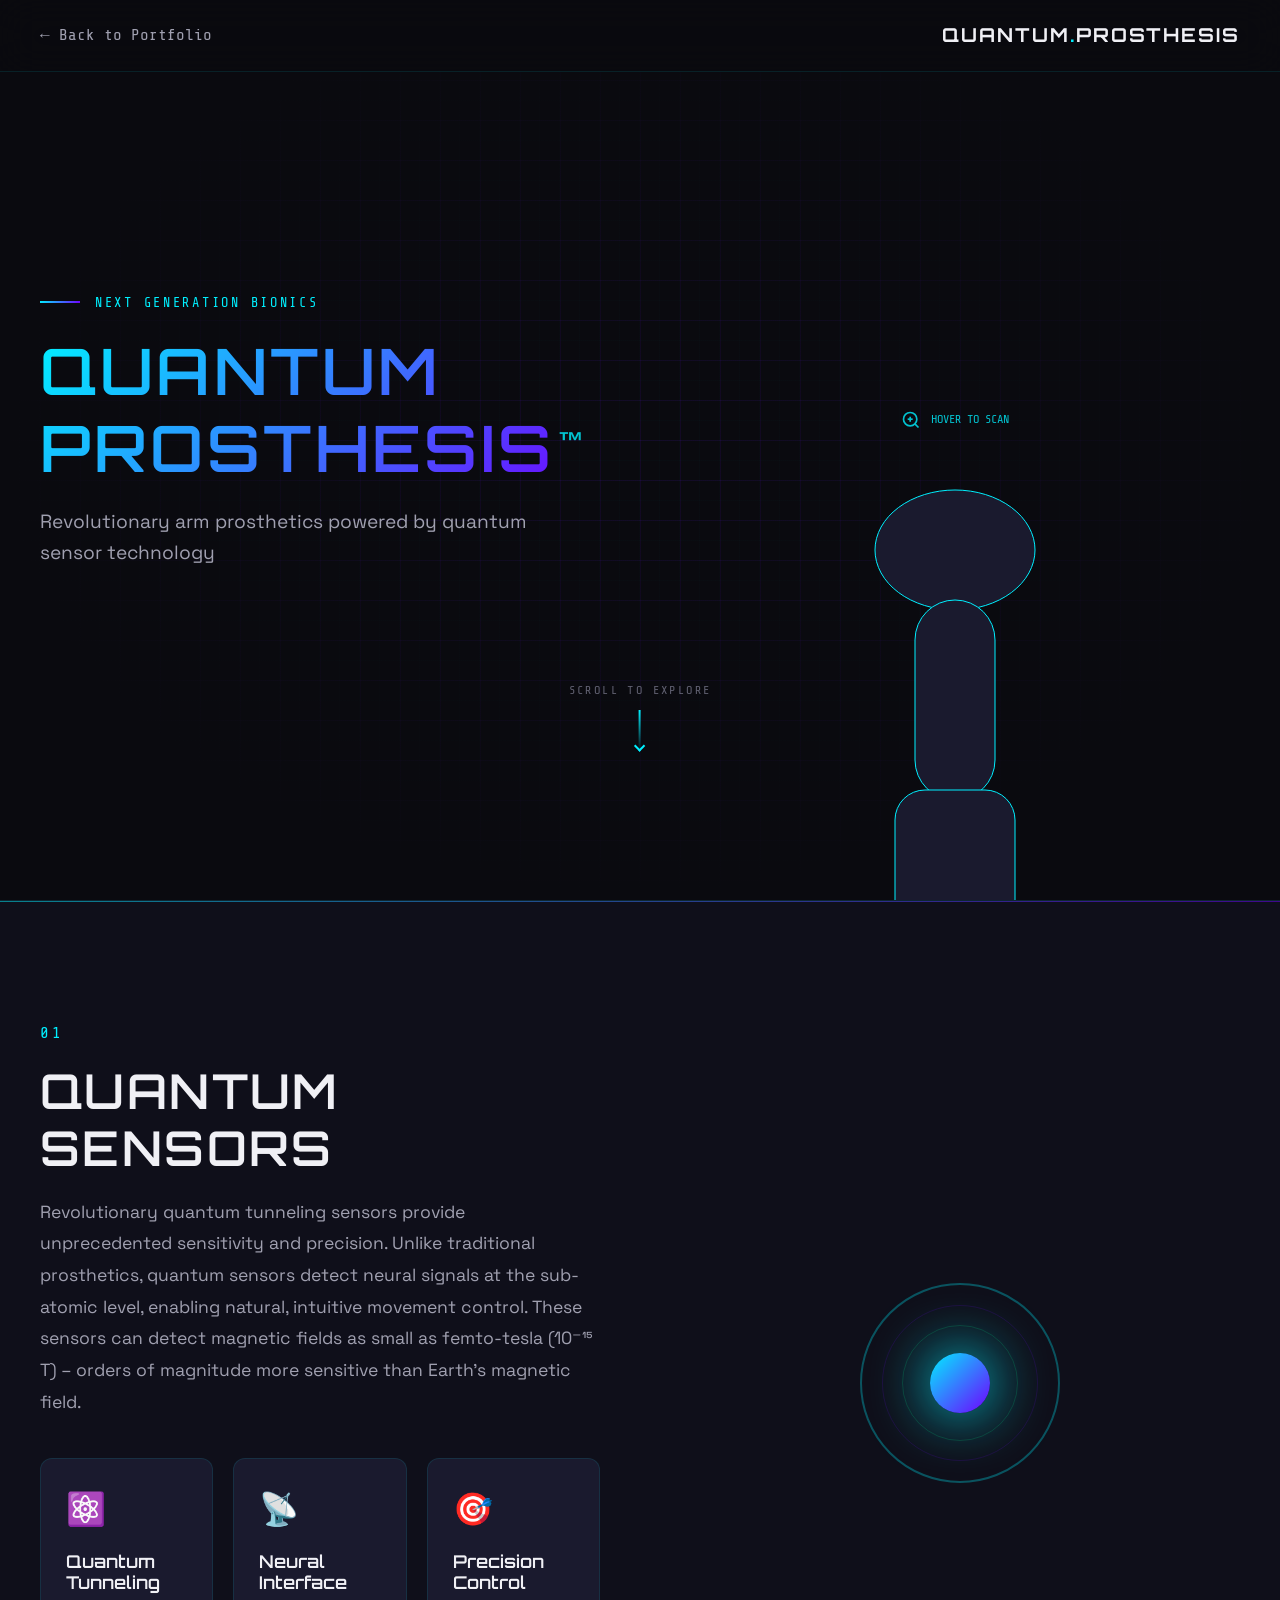
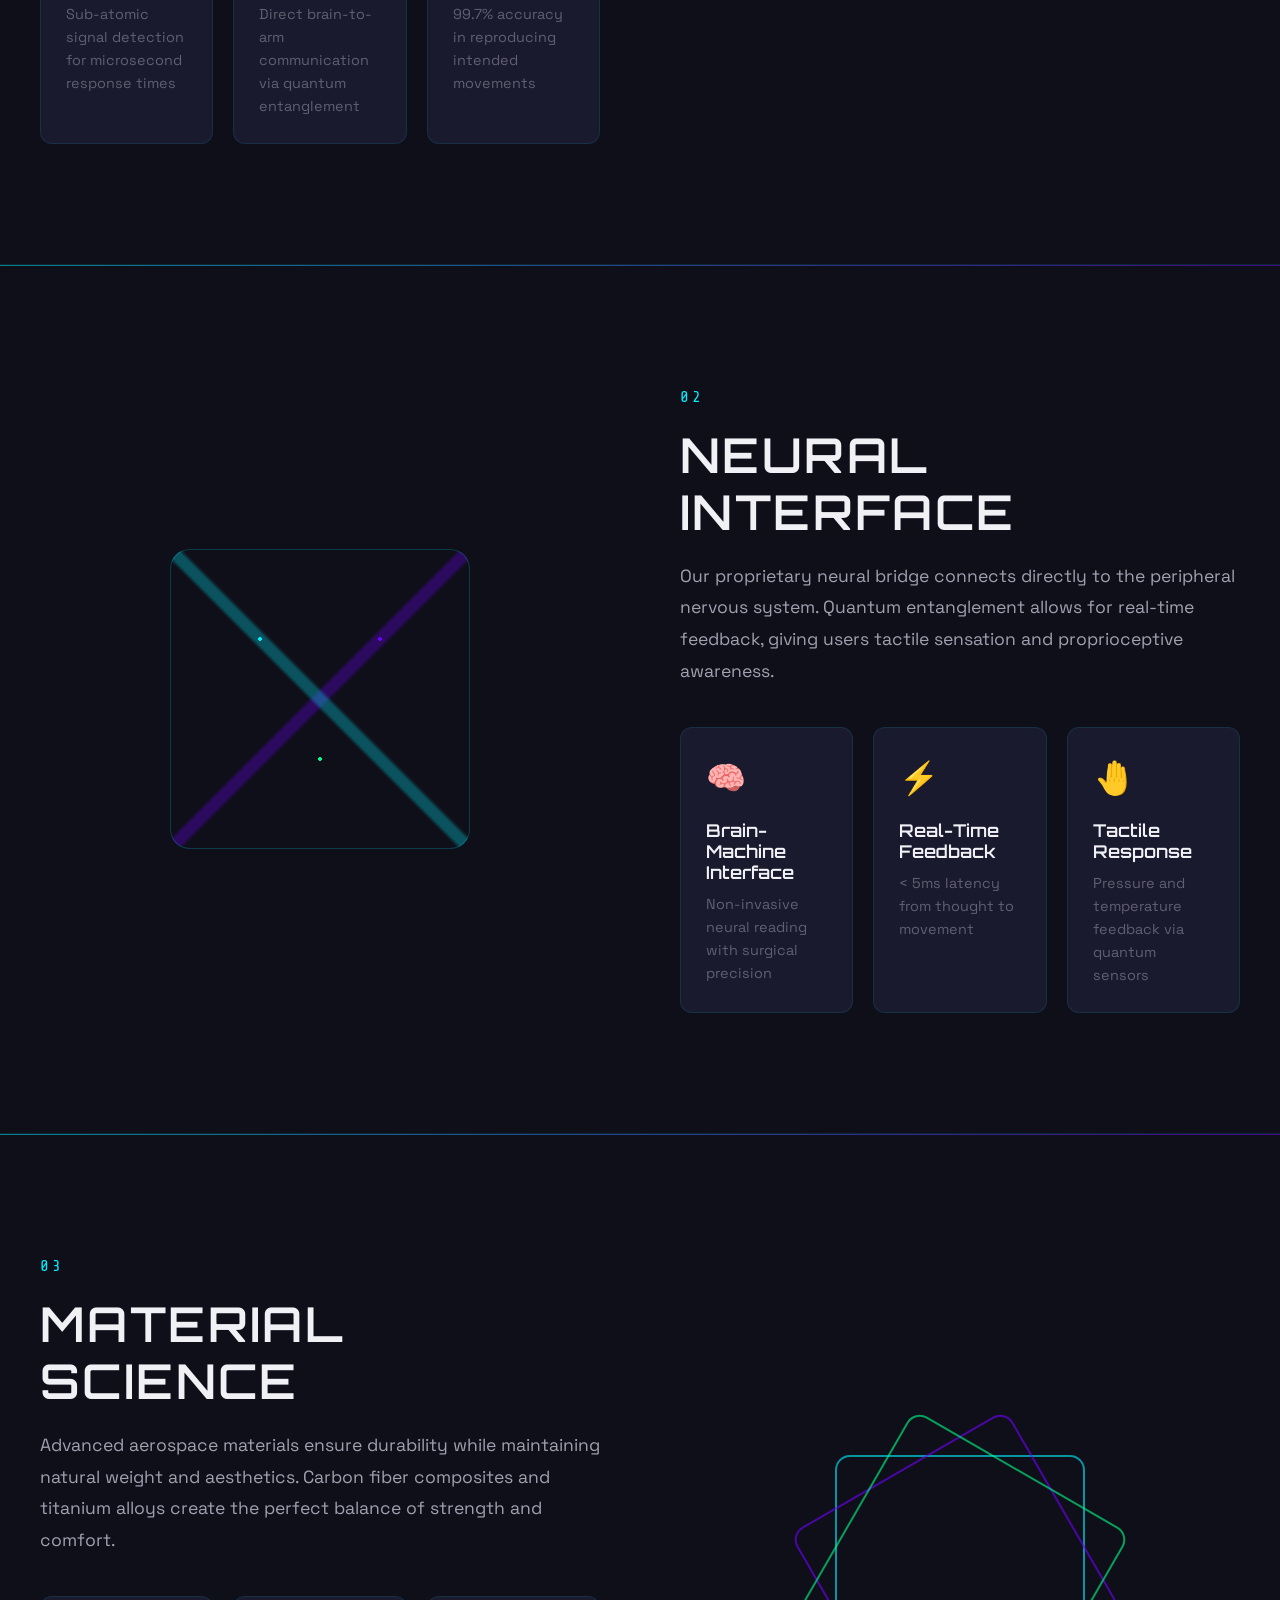
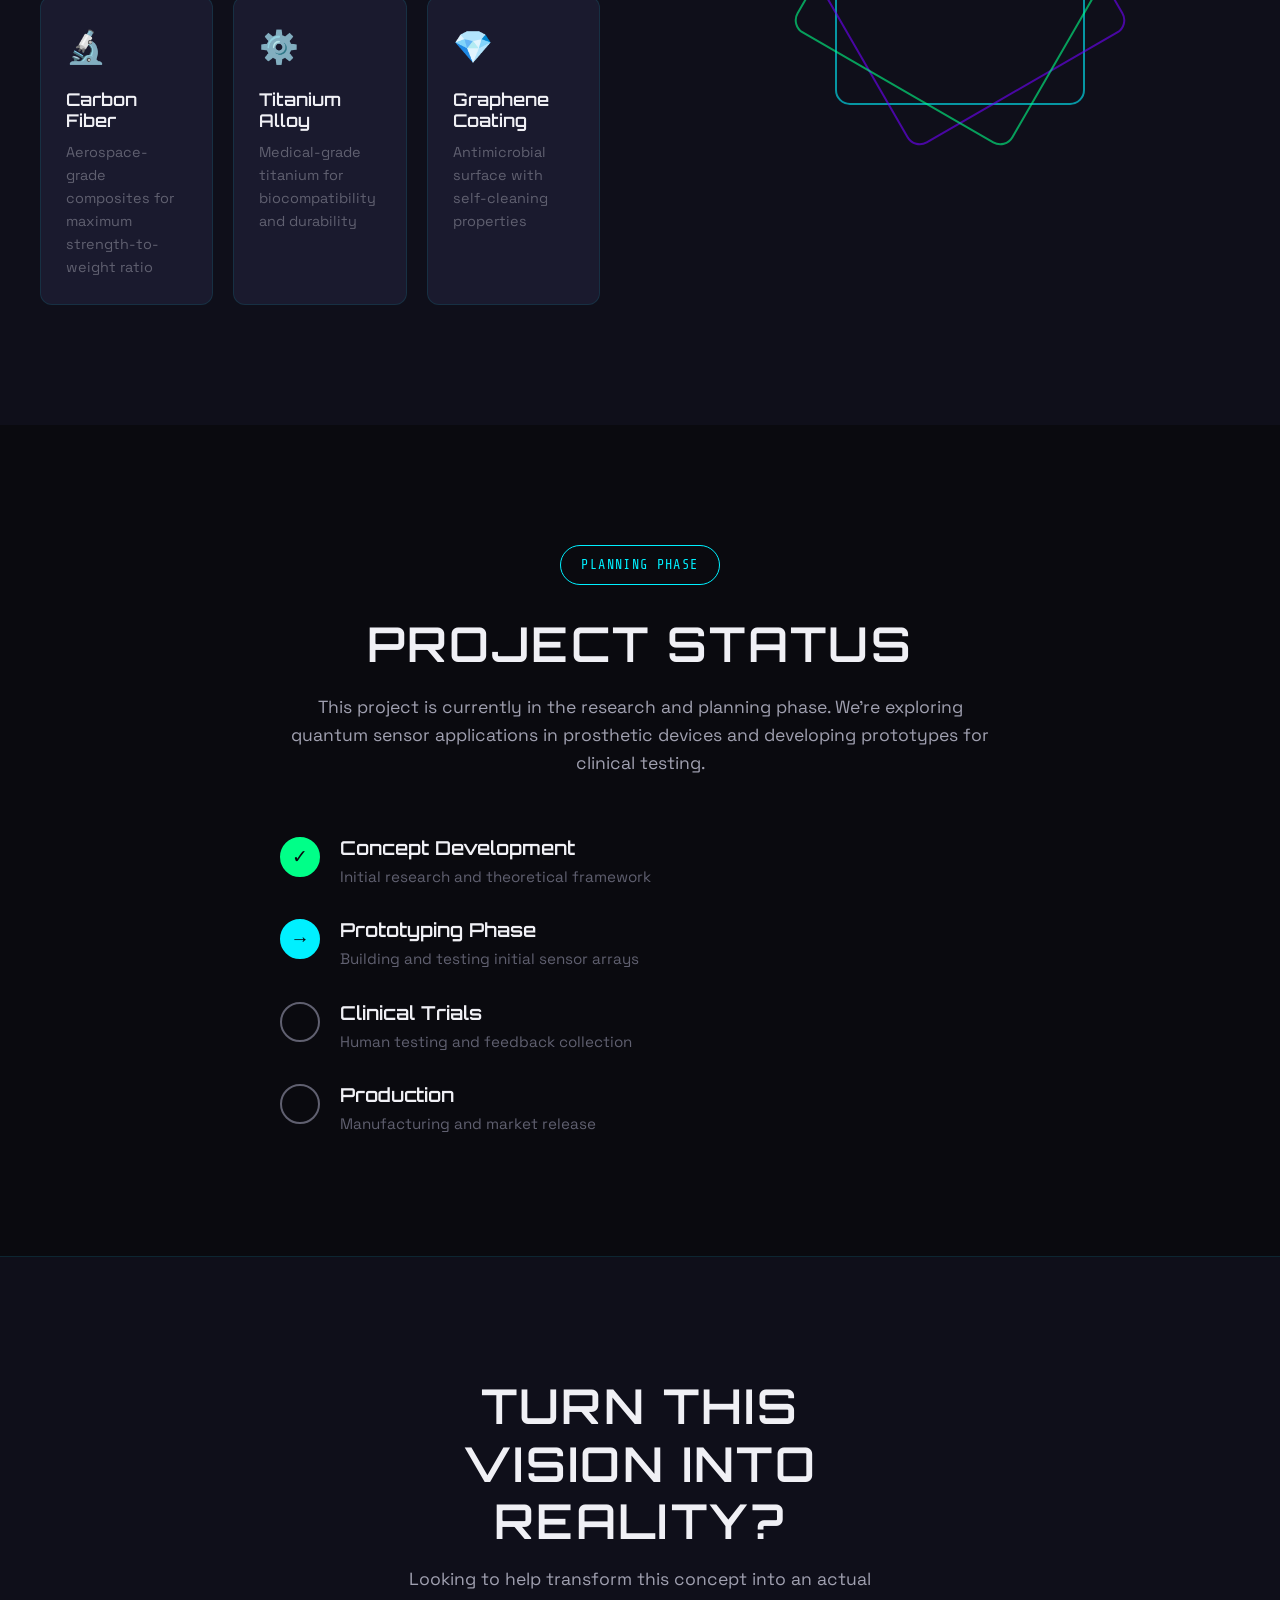
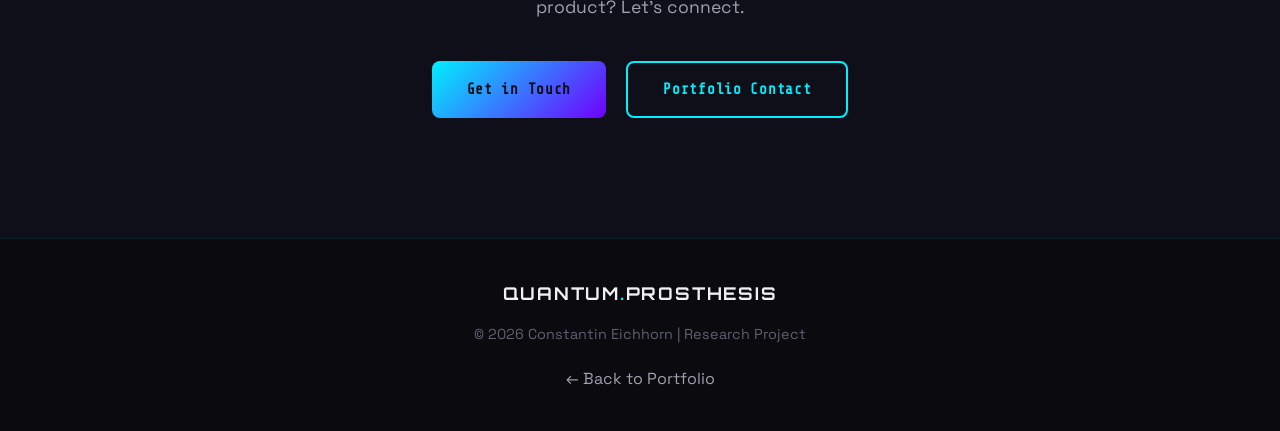
==== bionic-arm.html @ fada131d "Add Quantum Prosthesis™ showcase page with interactive bionic arm display" ====
<!DOCTYPE html>
<html lang="de">
<head>
    <meta charset="UTF-8">
    <meta name="viewport" content="width=device-width, initial-scale=1.0">
    <title>Quantum Prosthesis | Bionic Arm Project</title>
    <link href="https://fonts.googleapis.com/css2?family=Space+Grotesk:wght@400;500;600;700&family=Orbitron:wght@400;500;600;700&family=Share+Tech+Mono&display=swap" rel="stylesheet">
    <link rel="stylesheet" href="css/bionic-arm.css">
</head>
<body>

    <!-- ======================= NAVIGATION ======================= -->
    <nav class="quantum-nav">
        <div class="nav-container">
            <a href="index.html" class="nav-back">← Back to Portfolio</a>
            <div class="nav-logo">
                QUANTUM<span class="logo-accent">.</span>PROSTHESIS
            </div>
        </div>
    </nav>

    <!-- ======================= HERO SECTION ======================= -->
    <section id="hero" class="hero-section">
        <div class="circuit-bg"></div>
        <div class="quantum-grid"></div>

        <div class="hero-container">
            <div class="hero-title">
                <div class="hero-eyebrow">
                    <span class="eyebrow-line"></span>
                    NEXT GENERATION BIONICS
                </div>
                <h1>QUANTUM PROSTHESIS<span class="tm">™</span></h1>
                <p class="hero-subtitle">Revolutionary arm prosthetics powered by quantum sensor technology</p>
            </div>

            <div class="arm-display" id="arm-display">
                <div class="arm-container">
                    <div class="arm-layer arm-normal">
                        <svg viewBox="0 0 400 800" xmlns="http://www.w3.org/2000/svg">
                            <!-- Simplified human arm base -->
                            <ellipse cx="200" cy="100" rx="80" ry="60" fill="#1a1a2e" stroke="#00f0ff" stroke-width="1"/>
                            <rect x="160" y="150" width="80" height="200" rx="40" fill="#1a1a2e" stroke="#00f0ff" stroke-width="1"/>
                            <rect x="140" y="340" width="120" height="180" rx="30" fill="#1a1a2e" stroke="#00f0ff" stroke-width="1"/>
                            <rect x="150" y="510" width="100" height="150" rx="20" fill="#1a1a2e" stroke="#00f0ff" stroke-width="1"/>
                            <!-- Hand outline -->
                            <ellipse cx="200" cy="680" rx="50" ry="60" fill="#1a1a2e" stroke="#00f0ff" stroke-width="1"/>
                        </svg>
                    </div>

                    <div class="arm-layer arm-prosthesis">
                        <svg viewBox="0 0 400 800" xmlns="http://www.w3.org/2000/svg">
                            <!-- Iron Man style prosthesis overlay -->
                            <defs>
                                <linearGradient id="metalGradient" x1="0%" y1="0%" x2="100%" y2="100%">
                                    <stop offset="0%" style="stop-color:#2a2a4a;stop-opacity:1" />
                                    <stop offset="50%" style="stop-color:#3a3a5a;stop-opacity:1" />
                                    <stop offset="100%" style="stop-color:#1a1a2e;stop-opacity:1" />
                                </linearGradient>
                                <filter id="glow">
                                    <feGaussianBlur stdDeviation="3" result="coloredBlur"/>
                                    <feMerge>
                                        <feMergeNode in="coloredBlur"/>
                                        <feMergeNode in="SourceGraphic"/>
                                    </feMerge>
                                </filter>
                            </defs>

                            <!-- Shoulder joint with quantum sensor -->
                            <circle cx="200" cy="100" r="70" fill="url(#metalGradient)" stroke="#00f0ff" stroke-width="2" filter="url(#glow)"/>
                            <circle cx="200" cy="100" r="40" fill="#0a0a0f" stroke="#00f0ff" stroke-width="1" opacity="0.8"/>
                            <circle cx="200" cy="100" r="20" fill="#00f0ff" opacity="0.3" class="sensor-pulse"/>

                            <!-- Upper arm with tech details -->
                            <rect x="160" y="160" width="80" height="200" rx="40" fill="url(#metalGradient)" stroke="#00f0ff" stroke-width="2"/>

                            <!-- Quantum sensor array on upper arm -->
                            <rect x="175" y="180" width="50" height="60" fill="#0a0a0f" stroke="#7000ff" stroke-width="1" opacity="0.7"/>
                            <circle cx="200" cy="210" r="15" fill="#7000ff" opacity="0.5" class="sensor-glow"/>
                            <circle cx="200" cy="210" r="8" fill="#7000ff" filter="url(#glow)"/>

                            <!-- Circuit lines -->
                            <g stroke="#00ff88" stroke-width="1" opacity="0.6">
                                <line x1="185" y1="260" x2="215" y2="260"/>
                                <line x1="185" y1="270" x2="215" y2="270"/>
                                <line x1="185" y1="280" x2="215" y2="280"/>
                            </g>

                            <!-- Elbow joint -->
                            <circle cx="200" cy="360" r="35" fill="url(#metalGradient)" stroke="#00f0ff" stroke-width="2" filter="url(#glow)"/>
                            <circle cx="200" cy="360" r="20" fill="#0a0a0f" stroke="#00f0ff" stroke-width="1"/>

                            <!-- Forearm with more tech -->
                            <rect x="140" y="390" width="120" height="180" rx="30" fill="url(#metalGradient)" stroke="#00f0ff" stroke-width="2"/>

                            <!-- Secondary sensor array -->
                            <rect x="160" y="410" width="80" height="80" fill="#0a0a0f" stroke="#7000ff" stroke-width="1" opacity="0.7"/>
                            <circle cx="200" cy="450" r="25" fill="#7000ff" opacity="0.5" class="sensor-glow"/>
                            <circle cx="200" cy="450" r="12" fill="#7000ff" filter="url(#glow)"/>

                            <!-- Data display lines -->
                            <g stroke="#00ff88" stroke-width="1" opacity="0.6">
                                <line x1="155" y1="510" x2="245" y2="510"/>
                                <line x1="155" y1="520" x2="245" y2="520"/>
                                <line x1="155" y1="530" x2="245" y2="530"/>
                            </g>

                            <!-- Wrist joint -->
                            <circle cx="200" cy="570" r="25" fill="url(#metalGradient)" stroke="#00f0ff" stroke-width="2" filter="url(#glow)"/>

                            <!-- Hand with tech details -->
                            <rect x="150" y="590" width="100" height="120" rx="20" fill="url(#metalGradient)" stroke="#00f0ff" stroke-width="2"/>

                            <!-- Finger sensors -->
                            <g class="finger-sensors">
                                <rect x="160" y="620" width="12" height="50" rx="6" fill="url(#metalGradient)" stroke="#00f0ff" stroke-width="1"/>
                                <rect x="176" y="615" width="12" height="60" rx="6" fill="url(#metalGradient)" stroke="#00f0ff" stroke-width="1"/>
                                <rect x="192" y="612" width="12" height="65" rx="6" fill="url(#metalGradient)" stroke="#00f0ff" stroke-width="1"/>
                                <rect x="208" y="615" width="12" height="60" rx="6" fill="url(#metalGradient)" stroke="#00f0ff" stroke-width="1"/>
                                <rect x="224" y="620" width="12" height="50" rx="6" fill="url(#metalGradient)" stroke="#00f0ff" stroke-width="1"/>
                            </g>

                            <!-- Quantum energy flow lines -->
                            <g stroke="#00f0ff" stroke-width="1" opacity="0.4" class="energy-flow">
                                <line x1="200" y1="100" x2="200" y2="160"/>
                                <line x1="200" y1="260" x2="200" y2="330"/>
                                <line x1="200" y1="390" x2="200" y2="540"/>
                                <line x1="200" y1="570" x2="200" y2="590"/>
                            </g>
                        </svg>
                    </div>

                    <div class="magnifier-hint">
                        <svg viewBox="0 0 24 24" fill="none" stroke="currentColor" stroke-width="2">
                            <circle cx="11" cy="11" r="8"/>
                            <line x1="21" y1="21" x2="16.65" y2="16.65"/>
                            <line x1="11" y1="8" x2="11" y2="14"/>
                            <line x1="8" y1="11" x2="14" y2="11"/>
                        </svg>
                        <span>HOVER TO SCAN</span>
                    </div>
                </div>
            </div>

            <div class="scroll-indicator">
                <span>SCROLL TO EXPLORE</span>
                <div class="scroll-arrow"></div>
            </div>
        </div>
    </section>

    <!-- ======================= QUANTUM SENSORS SECTION ======================= -->
    <section class="tech-section" id="quantum-sensors">
        <div class="section-container">
            <div class="section-content">
                <div class="section-header">
                    <div class="section-number">01</div>
                    <h2>QUANTUM SENSORS</h2>
                    <p class="section-description">
                        Revolutionary quantum tunneling sensors provide unprecedented sensitivity and precision.
                        Unlike traditional prosthetics, quantum sensors detect neural signals at the sub-atomic level,
                        enabling natural, intuitive movement control.
                        These sensors can detect magnetic fields as small as femto-tesla (10⁻¹⁵ T) –
                        orders of magnitude more sensitive than Earth's magnetic field.
                    </p>
                </div>

                <div class="tech-details">
                    <div class="tech-card">
                        <div class="tech-icon">⚛️</div>
                        <h3>Quantum Tunneling</h3>
                        <p>Sub-atomic signal detection for microsecond response times</p>
                    </div>
                    <div class="tech-card">
                        <div class="tech-icon">📡</div>
                        <h3>Neural Interface</h3>
                        <p>Direct brain-to-arm communication via quantum entanglement</p>
                    </div>
                    <div class="tech-card">
                        <div class="tech-icon">🎯</div>
                        <h3>Precision Control</h3>
                        <p>99.7% accuracy in reproducing intended movements</p>
                    </div>
                </div>
            </div>

            <div class="section-visual">
                <div class="sensor-animation">
                    <div class="sensor-ring"></div>
                    <div class="sensor-core"></div>
                    <div class="sensor-particles"></div>
                </div>
            </div>
        </div>
    </section>

    <!-- ======================= NEURAL INTERFACE SECTION ======================= -->
    <section class="tech-section" id="neural-interface">
        <div class="section-container">
            <div class="section-visual">
                <div class="neural-animation">
                    <div class="neural-net"></div>
                    <div class="neural-nodes"></div>
                </div>
            </div>

            <div class="section-content">
                <div class="section-header">
                    <div class="section-number">02</div>
                    <h2>NEURAL INTERFACE</h2>
                    <p class="section-description">
                        Our proprietary neural bridge connects directly to the peripheral nervous system.
                        Quantum entanglement allows for real-time feedback, giving users
                        tactile sensation and proprioceptive awareness.
                    </p>
                </div>

                <div class="tech-details">
                    <div class="tech-card">
                        <div class="tech-icon">🧠</div>
                        <h3>Brain-Machine Interface</h3>
                        <p>Non-invasive neural reading with surgical precision</p>
                    </div>
                    <div class="tech-card">
                        <div class="tech-icon">⚡</div>
                        <h3>Real-Time Feedback</h3>
                        <p>< 5ms latency from thought to movement</p>
                    </div>
                    <div class="tech-card">
                        <div class="tech-icon">🤚</div>
                        <h3>Tactile Response</h3>
                        <p>Pressure and temperature feedback via quantum sensors</p>
                    </div>
                </div>
            </div>
        </div>
    </section>

    <!-- ======================= MATERIAL SCIENCE SECTION ======================= -->
    <section class="tech-section" id="material-science">
        <div class="section-container">
            <div class="section-content">
                <div class="section-header">
                    <div class="section-number">03</div>
                    <h2>MATERIAL SCIENCE</h2>
                    <p class="section-description">
                        Advanced aerospace materials ensure durability while maintaining
                        natural weight and aesthetics. Carbon fiber composites and
                        titanium alloys create the perfect balance of strength and comfort.
                    </p>
                </div>

                <div class="tech-details">
                    <div class="tech-card">
                        <div class="tech-icon">🔬</div>
                        <h3>Carbon Fiber</h3>
                        <p>Aerospace-grade composites for maximum strength-to-weight ratio</p>
                    </div>
                    <div class="tech-card">
                        <div class="tech-icon">⚙️</div>
                        <h3>Titanium Alloy</h3>
                        <p>Medical-grade titanium for biocompatibility and durability</p>
                    </div>
                    <div class="tech-card">
                        <div class="tech-icon">💎</div>
                        <h3>Graphene Coating</h3>
                        <p>Antimicrobial surface with self-cleaning properties</p>
                    </div>
                </div>
            </div>

            <div class="section-visual">
                <div class="material-animation">
                    <div class="material-layer"></div>
                    <div class="material-layer"></div>
                    <div class="material-layer"></div>
                </div>
            </div>
        </div>
    </section>

    <!-- ======================= PROJECT STATUS SECTION ======================= -->
    <section class="status-section" id="project-status">
        <div class="status-container">
            <div class="status-badge">PLANNING PHASE</div>
            <h2>PROJECT STATUS</h2>
            <p class="status-description">
                This project is currently in the research and planning phase.
                We're exploring quantum sensor applications in prosthetic devices
                and developing prototypes for clinical testing.
            </p>

            <div class="timeline">
                <div class="timeline-item completed">
                    <div class="timeline-marker">✓</div>
                    <div class="timeline-content">
                        <h3>Concept Development</h3>
                        <p>Initial research and theoretical framework</p>
                    </div>
                </div>
                <div class="timeline-item current">
                    <div class="timeline-marker">→</div>
                    <div class="timeline-content">
                        <h3>Prototyping Phase</h3>
                        <p>Building and testing initial sensor arrays</p>
                    </div>
                </div>
                <div class="timeline-item">
                    <div class="timeline-marker"></div>
                    <div class="timeline-content">
                        <h3>Clinical Trials</h3>
                        <p>Human testing and feedback collection</p>
                    </div>
                </div>
                <div class="timeline-item">
                    <div class="timeline-marker"></div>
                    <div class="timeline-content">
                        <h3>Production</h3>
                        <p>Manufacturing and market release</p>
                    </div>
                </div>
            </div>
        </div>
    </section>

    <!-- ======================= CTA SECTION ======================= -->
    <section class="cta-section">
        <div class="cta-container">
            <h2>TURN THIS VISION INTO REALITY?</h2>
            <p>Looking to help transform this concept into an actual product? Let's connect.</p>
            <div class="cta-buttons">
                <a href="mailto:con.eichhorn@tum.de" class="cta-btn primary">Get in Touch</a>
                <a href="index.html#contact-section" class="cta-btn secondary">Portfolio Contact</a>
            </div>
        </div>
    </section>

    <!-- ======================= FOOTER ======================= -->
    <footer class="quantum-footer">
        <div class="footer-container">
            <div class="footer-logo">
                QUANTUM<span class="logo-accent">.</span>PROSTHESIS
            </div>
            <p class="footer-text">© 2026 Constantin Eichhorn | Research Project</p>
            <div class="footer-links">
                <a href="index.html">← Back to Portfolio</a>
            </div>
        </div>
    </footer>

    <script src="js/bionic-arm.js"></script>
</body>
</html>
---- css/bionic-arm.css ----
/* ======================= DESIGN TOKENS ======================= */
:root {
    /* Colors */
    --bg-deep: #0a0a0f;
    --bg-dark: #0f0f1a;
    --bg-card: #1a1a2e;

    --quantum-cyan: #00f0ff;
    --quantum-purple: #7000ff;
    --circuit-green: #00ff88;

    --text-primary: #f0f0f5;
    --text-secondary: #a0a0b0;
    --text-muted: #606070;

    /* Gradients */
    --gradient-quantum: linear-gradient(135deg, var(--quantum-cyan), var(--quantum-purple));
    --gradient-dark: linear-gradient(180deg, var(--bg-deep), var(--bg-dark));

    /* Fonts */
    --font-headline: 'Orbitron', sans-serif;
    --font-body: 'Space Grotesk', sans-serif;
    --font-mono: 'Share Tech Mono', monospace;

    /* Spacing */
    --spacing-section: 120px;
    --spacing-section-mobile: 80px;

    /* Transitions */
    --transition-smooth: all 0.4s cubic-bezier(0.4, 0, 0.2, 1);
    --transition-bounce: all 0.6s cubic-bezier(0.68, -0.55, 0.265, 1.55);
}

/* ======================= RESET & BASE ======================= */
*, *::before, *::after {
    box-sizing: border-box;
    margin: 0;
    padding: 0;
}

html {
    scroll-behavior: smooth;
}

body {
    font-family: var(--font-body);
    background: var(--bg-deep);
    color: var(--text-primary);
    line-height: 1.6;
    overflow-x: hidden;
    -webkit-font-smoothing: antialiased;
}

/* Reduced Motion */
@media (prefers-reduced-motion: reduce) {
    html {
        scroll-behavior: auto;
    }
    *, *::before, *::after {
        animation-duration: 0.01ms !important;
        transition-duration: 0.01ms !important;
    }
}

/* ======================= TYPOGRAPHY ======================= */
h1, h2, h3, h4, h5, h6 {
    font-family: var(--font-headline);
    font-weight: 600;
    line-height: 1.2;
    color: var(--text-primary);
}

h1 { font-size: clamp(2.5rem, 6vw, 4rem); }
h2 { font-size: clamp(2rem, 4vw, 3rem); }
h3 { font-size: 1.5rem; }

p {
    color: var(--text-secondary);
    font-size: 1.1rem;
}

/* ======================= NAVIGATION ======================= */
.quantum-nav {
    position: fixed;
    top: 0;
    left: 0;
    right: 0;
    z-index: 100;
    background: rgba(10, 10, 15, 0.9);
    backdrop-filter: blur(20px);
    -webkit-backdrop-filter: blur(20px);
    border-bottom: 1px solid rgba(0, 240, 255, 0.1);
}

.nav-container {
    max-width: 1400px;
    margin: 0 auto;
    padding: 20px 40px;
    display: flex;
    justify-content: space-between;
    align-items: center;
}

.nav-back {
    font-family: var(--font-mono);
    color: var(--text-secondary);
    text-decoration: none;
    transition: var(--transition-smooth);
}

.nav-back:hover {
    color: var(--quantum-cyan);
}

.nav-logo {
    font-family: var(--font-headline);
    font-size: 1.2rem;
    font-weight: 700;
    color: var(--text-primary);
    letter-spacing: 0.1em;
}

.logo-accent {
    color: var(--quantum-cyan);
}

/* ======================= HERO SECTION ======================= */
.hero-section {
    position: relative;
    min-height: 100vh;
    display: flex;
    align-items: center;
    justify-content: center;
    overflow: hidden;
    background: var(--bg-deep);
}

.circuit-bg {
    position: absolute;
    inset: 0;
    background-image:
        repeating-linear-gradient(
            0deg,
            transparent,
            transparent 19px,
            rgba(0, 240, 255, 0.03) 19px,
            rgba(0, 240, 255, 0.03) 20px
        ),
        repeating-linear-gradient(
            90deg,
            transparent,
            transparent 19px,
            rgba(0, 240, 255, 0.03) 19px,
            rgba(0, 240, 255, 0.03) 20px
        );
    opacity: 0.5;
}

.quantum-grid {
    position: absolute;
    inset: 0;
    background-image:
        radial-gradient(ellipse at center, transparent 0%, var(--bg-deep) 70%),
        linear-gradient(rgba(112, 0, 255, 0.1) 1px, transparent 1px),
        linear-gradient(90deg, rgba(112, 0, 255, 0.1) 1px, transparent 1px);
    background-size: 100% 100%, 40px 40px, 40px 40px;
    animation: gridMove 20s linear infinite;
}

@media (prefers-reduced-motion: reduce) {
    .quantum-grid {
        animation: none;
    }
}

@keyframes gridMove {
    0% { background-position: 0 0, 0 0, 0 0; }
    100% { background-position: 0 0, 40px 40px, 40px 40px; }
}

.hero-container {
    position: relative;
    z-index: 1;
    max-width: 1400px;
    padding: 40px;
    display: grid;
    grid-template-columns: 1fr 1fr;
    gap: 60px;
    align-items: center;
}

.hero-title {
    animation: fadeSlideUp 1s ease-out;
}

.hero-eyebrow {
    display: flex;
    align-items: center;
    gap: 15px;
    font-family: var(--font-mono);
    font-size: 0.85rem;
    color: var(--quantum-cyan);
    margin-bottom: 20px;
    letter-spacing: 0.2em;
}

.eyebrow-line {
    width: 40px;
    height: 2px;
    background: var(--gradient-quantum);
}

.hero-title h1 {
    margin-bottom: 20px;
    text-transform: uppercase;
    letter-spacing: 0.05em;
    background: var(--gradient-quantum);
    -webkit-background-clip: text;
    background-clip: text;
    -webkit-text-fill-color: transparent;
    position: relative;
    display: inline-block;
}

.tm {
    font-size: 0.4em;
    vertical-align: super;
    -webkit-text-fill-color: var(--quantum-cyan);
    opacity: 0.8;
    margin-left: 4px;
}

.hero-subtitle {
    color: var(--text-secondary);
    font-size: 1.2rem;
    max-width: 500px;
    margin-bottom: 40px;
}

/* ======================= ARM DISPLAY ======================= */
.arm-display {
    position: relative;
    height: 600px;
    display: flex;
    align-items: center;
    justify-content: center;
    animation: fadeSlideUp 1s ease-out 0.2s backwards;
}

.arm-container {
    position: relative;
    width: 100%;
    max-width: 400px;
    cursor: zoom-in;
    transition: var(--transition-smooth);
}

.arm-container:hover {
    transform: scale(1.05);
}

.arm-layer {
    position: absolute;
    inset: 0;
    transition: var(--transition-smooth);
}

.arm-normal {
    opacity: 1;
}

.arm-prosthesis {
    opacity: 0;
    filter: blur(10px);
}

.arm-container:hover .arm-normal {
    opacity: 0.3;
}

.arm-container:hover .arm-prosthesis {
    opacity: 1;
    filter: blur(0);
}

/* SVG Animations */
.sensor-pulse {
    animation: pulse 2s ease-in-out infinite;
}

.sensor-glow {
    animation: glow 3s ease-in-out infinite;
}

.energy-flow {
    stroke-dasharray: 1000;
    stroke-dashoffset: 1000;
    animation: flowIn 2s ease-out forwards;
}

.arm-container:hover .energy-flow {
    animation: flowPulse 1s ease-in-out infinite;
}

@keyframes pulse {
    0%, 100% { opacity: 0.3; transform: scale(1); }
    50% { opacity: 0.6; transform: scale(1.1); }
}

@keyframes glow {
    0%, 100% { opacity: 0.5; }
    50% { opacity: 1; }
}

@keyframes flowIn {
    to { stroke-dashoffset: 0; }
}

@keyframes flowPulse {
    0%, 100% { opacity: 0.4; }
    50% { opacity: 0.8; }
}

.magnifier-hint {
    position: absolute;
    bottom: 20px;
    left: 50%;
    transform: translateX(-50%);
    display: flex;
    align-items: center;
    gap: 10px;
    font-family: var(--font-mono);
    font-size: 0.75rem;
    color: var(--quantum-cyan);
    opacity: 0.8;
    transition: var(--transition-smooth);
}

.magnifier-hint svg {
    width: 20px;
    height: 20px;
}

.arm-container:hover .magnifier-hint {
    opacity: 0;
    transform: translateX(-50%) translateY(10px);
}

/* Scroll Indicator */
.scroll-indicator {
    position: absolute;
    bottom: 40px;
    left: 50%;
    transform: translateX(-50%);
    display: flex;
    flex-direction: column;
    align-items: center;
    gap: 10px;
    font-family: var(--font-mono);
    font-size: 0.75rem;
    color: var(--text-muted);
    letter-spacing: 0.2em;
    animation: fadeSlideUp 1s ease-out 0.5s backwards;
}

.scroll-arrow {
    width: 2px;
    height: 40px;
    background: linear-gradient(180deg, var(--quantum-cyan), transparent);
    position: relative;
}

.scroll-arrow::after {
    content: '';
    position: absolute;
    bottom: 0;
    left: 50%;
    transform: translateX(-50%);
    width: 8px;
    height: 8px;
    border: 2px solid var(--quantum-cyan);
    border-top: none;
    border-left: none;
    transform: translateX(-50%) rotate(45deg);
    animation: scrollHint 2s ease-in-out infinite;
}

@keyframes scrollHint {
    0%, 100% { transform: translateX(-50%) rotate(45deg) translateY(0); }
    50% { transform: translateX(-50%) rotate(45deg) translateY(10px); }
}

@keyframes fadeSlideUp {
    from {
        opacity: 0;
        transform: translateY(30px);
    }
    to {
        opacity: 1;
        transform: translateY(0);
    }
}

/* ======================= TECH SECTIONS ======================= */
.tech-section {
    padding: var(--spacing-section) 0;
    background: var(--bg-dark);
    border-top: 1px solid rgba(0, 240, 255, 0.1);
    position: relative;
    overflow: hidden;
}

.tech-section::before {
    content: '';
    position: absolute;
    top: 0;
    left: 0;
    right: 0;
    height: 1px;
    background: var(--gradient-quantum);
    opacity: 0.5;
}

.section-container {
    max-width: 1400px;
    margin: 0 auto;
    padding: 0 40px;
    display: grid;
    grid-template-columns: 1fr 1fr;
    gap: 80px;
    align-items: center;
}

.section-content {
    opacity: 0;
    transform: translateY(40px);
    transition: var(--transition-smooth);
}

.tech-section.in-view .section-content {
    opacity: 1;
    transform: translateY(0);
}

.section-header {
    margin-bottom: 40px;
}

.section-number {
    font-family: var(--font-mono);
    font-size: 1rem;
    color: var(--quantum-cyan);
    margin-bottom: 15px;
    letter-spacing: 0.2em;
}

.section-header h2 {
    margin-bottom: 20px;
    text-transform: uppercase;
    letter-spacing: 0.05em;
}

.section-description {
    color: var(--text-secondary);
    font-size: 1.1rem;
    line-height: 1.8;
}

/* Tech Cards */
.tech-details {
    display: grid;
    grid-template-columns: repeat(3, 1fr);
    gap: 20px;
    margin-top: 40px;
}

.tech-card {
    background: var(--bg-card);
    border: 1px solid rgba(0, 240, 255, 0.1);
    border-radius: 12px;
    padding: 25px;
    transition: var(--transition-smooth);
}

.tech-card:hover {
    border-color: var(--quantum-cyan);
    transform: translateY(-5px);
    box-shadow: 0 10px 30px rgba(0, 240, 255, 0.1);
}

.tech-icon {
    font-size: 2rem;
    margin-bottom: 15px;
}

.tech-card h3 {
    font-size: 1.1rem;
    margin-bottom: 10px;
    color: var(--text-primary);
}

.tech-card p {
    font-size: 0.9rem;
    color: var(--text-muted);
}

/* Section Visuals */
.section-visual {
    height: 400px;
    display: flex;
    align-items: center;
    justify-content: center;
    opacity: 0;
    transform: scale(0.9);
    transition: var(--transition-smooth);
}

.tech-section.in-view .section-visual {
    opacity: 1;
    transform: scale(1);
}

/* Sensor Animation */
.sensor-animation {
    position: relative;
    width: 200px;
    height: 200px;
}

.sensor-ring {
    position: absolute;
    inset: 0;
    border: 2px solid var(--quantum-cyan);
    border-radius: 50%;
    opacity: 0.3;
    animation: ringPulse 3s ease-in-out infinite;
}

.sensor-ring::before,
.sensor-ring::after {
    content: '';
    position: absolute;
    inset: 20px;
    border: 1px solid var(--quantum-purple);
    border-radius: 50%;
    opacity: 0.5;
}

.sensor-ring::after {
    inset: 40px;
    border-color: var(--circuit-green);
}

.sensor-core {
    position: absolute;
    inset: 0;
    display: flex;
    align-items: center;
    justify-content: center;
}

.sensor-core::after {
    content: '';
    width: 60px;
    height: 60px;
    background: var(--gradient-quantum);
    border-radius: 50%;
    box-shadow: 0 0 60px var(--quantum-cyan);
    animation: corePulse 2s ease-in-out infinite;
}

@keyframes ringPulse {
    0%, 100% { transform: scale(1); opacity: 0.3; }
    50% { transform: scale(1.1); opacity: 0.6; }
}

@keyframes corePulse {
    0%, 100% { transform: scale(1); opacity: 0.8; }
    50% { transform: scale(1.2); opacity: 1; }
}

/* Neural Animation */
.neural-animation {
    position: relative;
    width: 300px;
    height: 300px;
}

.neural-net {
    position: absolute;
    inset: 0;
    background:
        radial-gradient(circle at 30% 30%, var(--quantum-cyan) 2px, transparent 2px),
        radial-gradient(circle at 70% 30%, var(--quantum-purple) 2px, transparent 2px),
        radial-gradient(circle at 50% 70%, var(--circuit-green) 2px, transparent 2px);
    background-size: 100% 100%;
    animation: neuralPulse 4s ease-in-out infinite;
}

.neural-nodes {
    position: absolute;
    inset: 0;
    border: 1px solid rgba(0, 240, 255, 0.2);
    border-radius: 20px;
    background:
        linear-gradient(45deg, transparent 48%, rgba(0, 240, 255, 0.3) 49%, rgba(0, 240, 255, 0.3) 51%, transparent 52%),
        linear-gradient(-45deg, transparent 48%, rgba(112, 0, 255, 0.3) 49%, rgba(112, 0, 255, 0.3) 51%, transparent 52%);
    animation: neuralScan 6s linear infinite;
}

@keyframes neuralPulse {
    0%, 100% { opacity: 0.6; }
    50% { opacity: 1; }
}

@keyframes neuralScan {
    0% { transform: rotate(0deg); }
    100% { transform: rotate(360deg); }
}

/* Material Animation */
.material-animation {
    position: relative;
    width: 250px;
    height: 250px;
}

.material-layer {
    position: absolute;
    inset: 0;
    border: 2px solid;
    border-radius: 15px;
    opacity: 0.6;
}

.material-layer:nth-child(1) {
    border-color: var(--quantum-cyan);
    transform: rotate(0deg);
    animation: layerRotate 8s linear infinite;
}

.material-layer:nth-child(2) {
    border-color: var(--quantum-purple);
    transform: rotate(60deg);
    animation: layerRotate 12s linear infinite reverse;
}

.material-layer:nth-child(3) {
    border-color: var(--circuit-green);
    transform: rotate(120deg);
    animation: layerRotate 10s linear infinite;
}

@keyframes layerRotate {
    0% { transform: rotate(0deg); }
    100% { transform: rotate(360deg); }
}

/* ======================= STATUS SECTION ======================= */
.status-section {
    padding: var(--spacing-section) 0;
    background: var(--bg-deep);
    text-align: center;
}

.status-container {
    max-width: 800px;
    margin: 0 auto;
    padding: 0 40px;
}

.status-badge {
    display: inline-block;
    font-family: var(--font-mono);
    font-size: 0.85rem;
    color: var(--quantum-cyan);
    border: 1px solid var(--quantum-cyan);
    padding: 8px 20px;
    border-radius: 20px;
    margin-bottom: 30px;
    letter-spacing: 0.1em;
}

.status-section h2 {
    margin-bottom: 20px;
    text-transform: uppercase;
    letter-spacing: 0.05em;
}

.status-description {
    color: var(--text-secondary);
    font-size: 1.1rem;
    margin-bottom: 60px;
}

/* Timeline */
.timeline {
    display: flex;
    flex-direction: column;
    gap: 30px;
}

.timeline-item {
    display: flex;
    gap: 20px;
    align-items: flex-start;
    text-align: left;
}

.timeline-marker {
    width: 40px;
    height: 40px;
    border-radius: 50%;
    display: flex;
    align-items: center;
    justify-content: center;
    font-family: var(--font-mono);
    font-size: 1.2rem;
    flex-shrink: 0;
}

.timeline-item.completed .timeline-marker {
    background: var(--circuit-green);
    color: var(--bg-deep);
    border: 2px solid var(--circuit-green);
}

.timeline-item.current .timeline-marker {
    background: var(--quantum-cyan);
    color: var(--bg-deep);
    border: 2px solid var(--quantum-cyan);
    animation: markerPulse 2s ease-in-out infinite;
}

.timeline-item:not(.completed):not(.current) .timeline-marker {
    background: transparent;
    border: 2px solid var(--text-muted);
    color: var(--text-muted);
}

@keyframes markerPulse {
    0%, 100% { box-shadow: 0 0 0 0 rgba(0, 240, 255, 0.4); }
    50% { box-shadow: 0 0 0 10px rgba(0, 240, 255, 0); }
}

.timeline-content h3 {
    font-size: 1.2rem;
    margin-bottom: 5px;
}

.timeline-content p {
    font-size: 0.95rem;
    color: var(--text-muted);
}

/* ======================= CTA SECTION ======================= */
.cta-section {
    padding: var(--spacing-section) 0;
    background: var(--bg-dark);
    text-align: center;
    border-top: 1px solid rgba(0, 240, 255, 0.1);
}

.cta-container {
    max-width: 600px;
    margin: 0 auto;
    padding: 0 40px;
}

.cta-section h2 {
    margin-bottom: 15px;
    text-transform: uppercase;
    letter-spacing: 0.05em;
}

.cta-section p {
    margin-bottom: 40px;
}

.cta-buttons {
    display: flex;
    gap: 20px;
    justify-content: center;
    flex-wrap: wrap;
}

.cta-btn {
    display: inline-flex;
    align-items: center;
    justify-content: center;
    padding: 15px 35px;
    font-family: var(--font-mono);
    font-size: 0.9rem;
    font-weight: 600;
    text-decoration: none;
    border-radius: 8px;
    transition: var(--transition-smooth);
    letter-spacing: 0.05em;
}

.cta-btn.primary {
    background: var(--gradient-quantum);
    color: var(--bg-deep);
    border: none;
}

.cta-btn.primary:hover {
    transform: translateY(-2px);
    box-shadow: 0 10px 30px rgba(0, 240, 255, 0.3);
}

.cta-btn.secondary {
    background: transparent;
    color: var(--quantum-cyan);
    border: 2px solid var(--quantum-cyan);
}

.cta-btn.secondary:hover {
    background: rgba(0, 240, 255, 0.1);
}

/* ======================= FOOTER ======================= */
.quantum-footer {
    background: var(--bg-deep);
    border-top: 1px solid rgba(0, 240, 255, 0.1);
    padding: 40px 0;
    text-align: center;
}

.footer-container {
    max-width: 1400px;
    margin: 0 auto;
    padding: 0 40px;
}

.footer-logo {
    font-family: var(--font-headline);
    font-size: 1.1rem;
    font-weight: 700;
    color: var(--text-primary);
    letter-spacing: 0.1em;
    margin-bottom: 15px;
}

.footer-text {
    font-size: 0.9rem;
    color: var(--text-muted);
    margin-bottom: 20px;
}

.footer-links a {
    color: var(--text-secondary);
    text-decoration: none;
    transition: var(--transition-smooth);
}

.footer-links a:hover {
    color: var(--quantum-cyan);
}

/* ======================= MOBILE RESPONSIVE ======================= */
@media (max-width: 1024px) {
    .hero-container,
    .section-container {
        grid-template-columns: 1fr;
        gap: 40px;
    }

    .arm-display {
        order: -1;
        height: 400px;
    }

    .section-visual {
        height: 300px;
    }

    .tech-details {
        grid-template-columns: repeat(2, 1fr);
    }
}

@media (max-width: 768px) {
    :root {
        --spacing-section: var(--spacing-section-mobile);
    }

    .nav-container {
        padding: 15px 20px;
    }

    .nav-logo {
        font-size: 1rem;
    }

    .hero-container {
        padding: 20px;
    }

    .arm-display {
        height: 350px;
    }

    .arm-container {
        max-width: 300px;
    }

    .section-container {
        padding: 0 20px;
        gap: 40px;
    }

    .tech-details {
        grid-template-columns: 1fr;
    }

    .cta-buttons {
        flex-direction: column;
    }

    .cta-btn {
        width: 100%;
    }
}
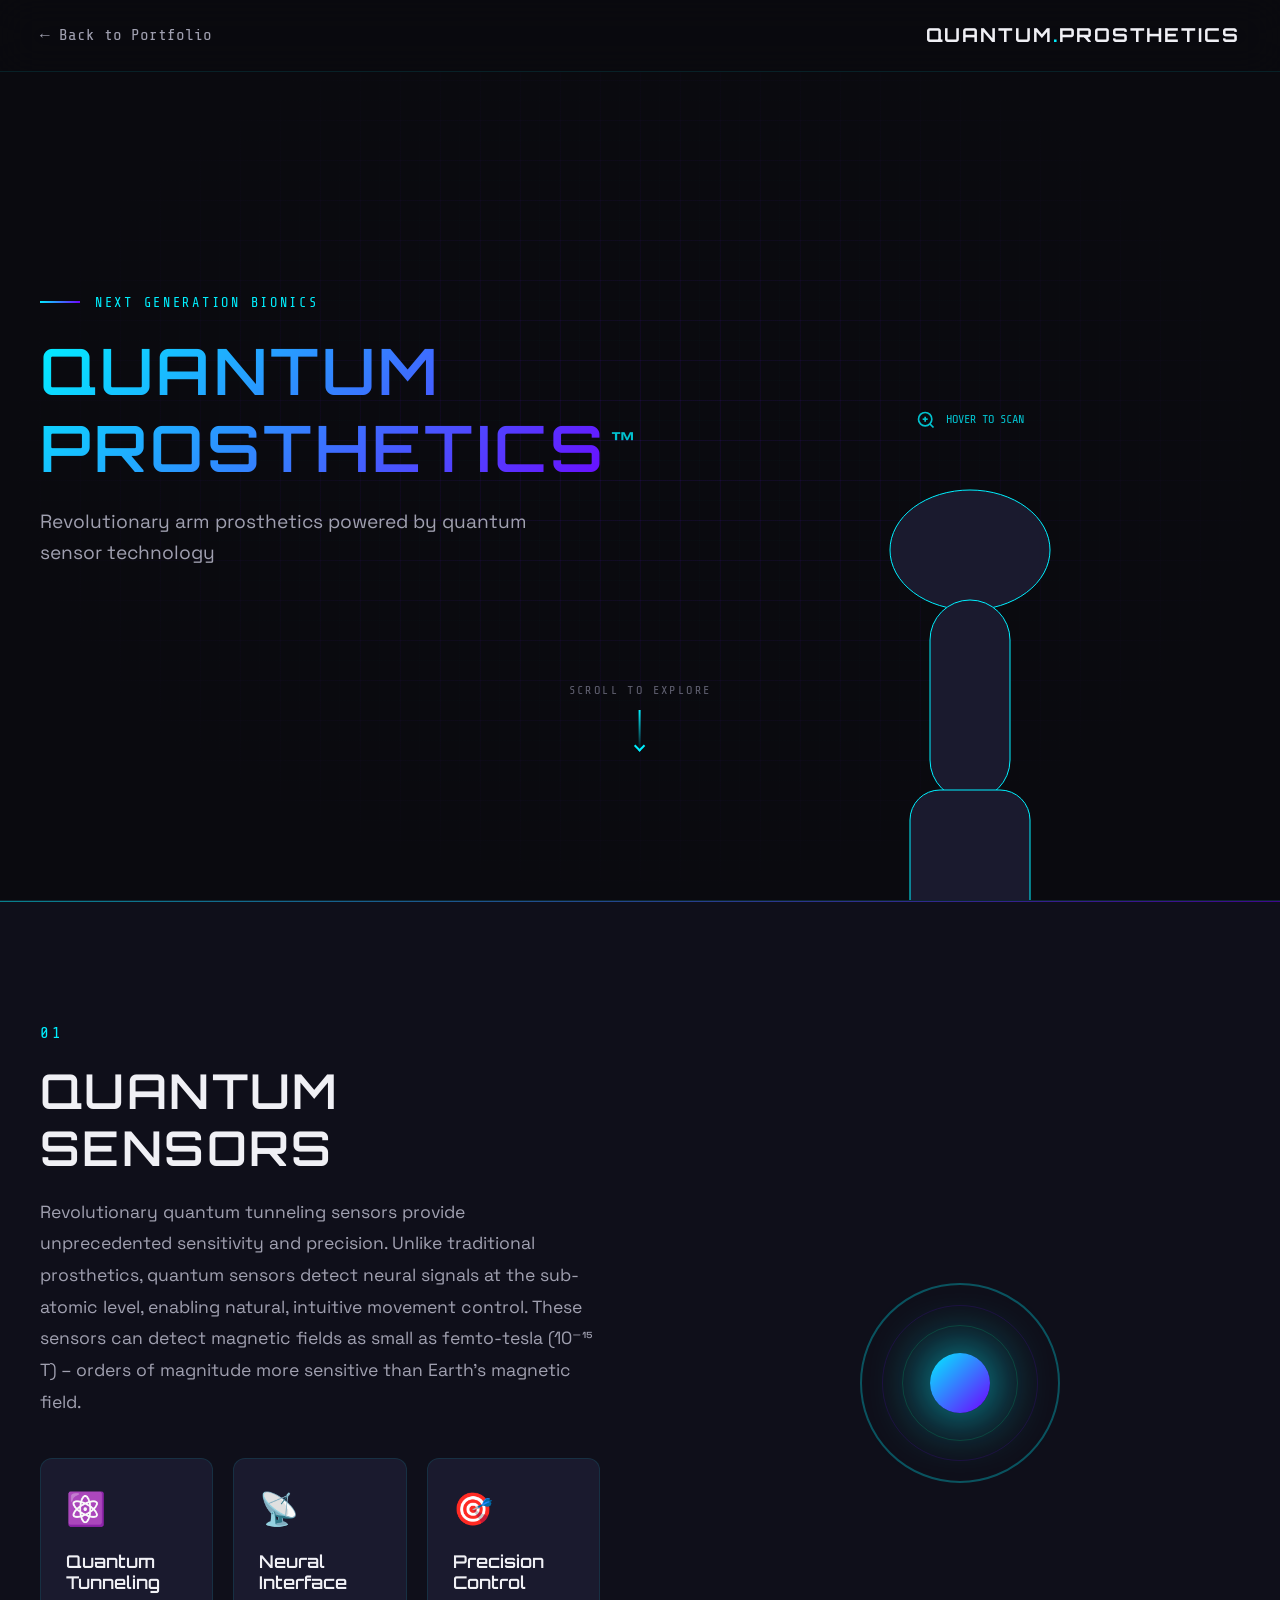
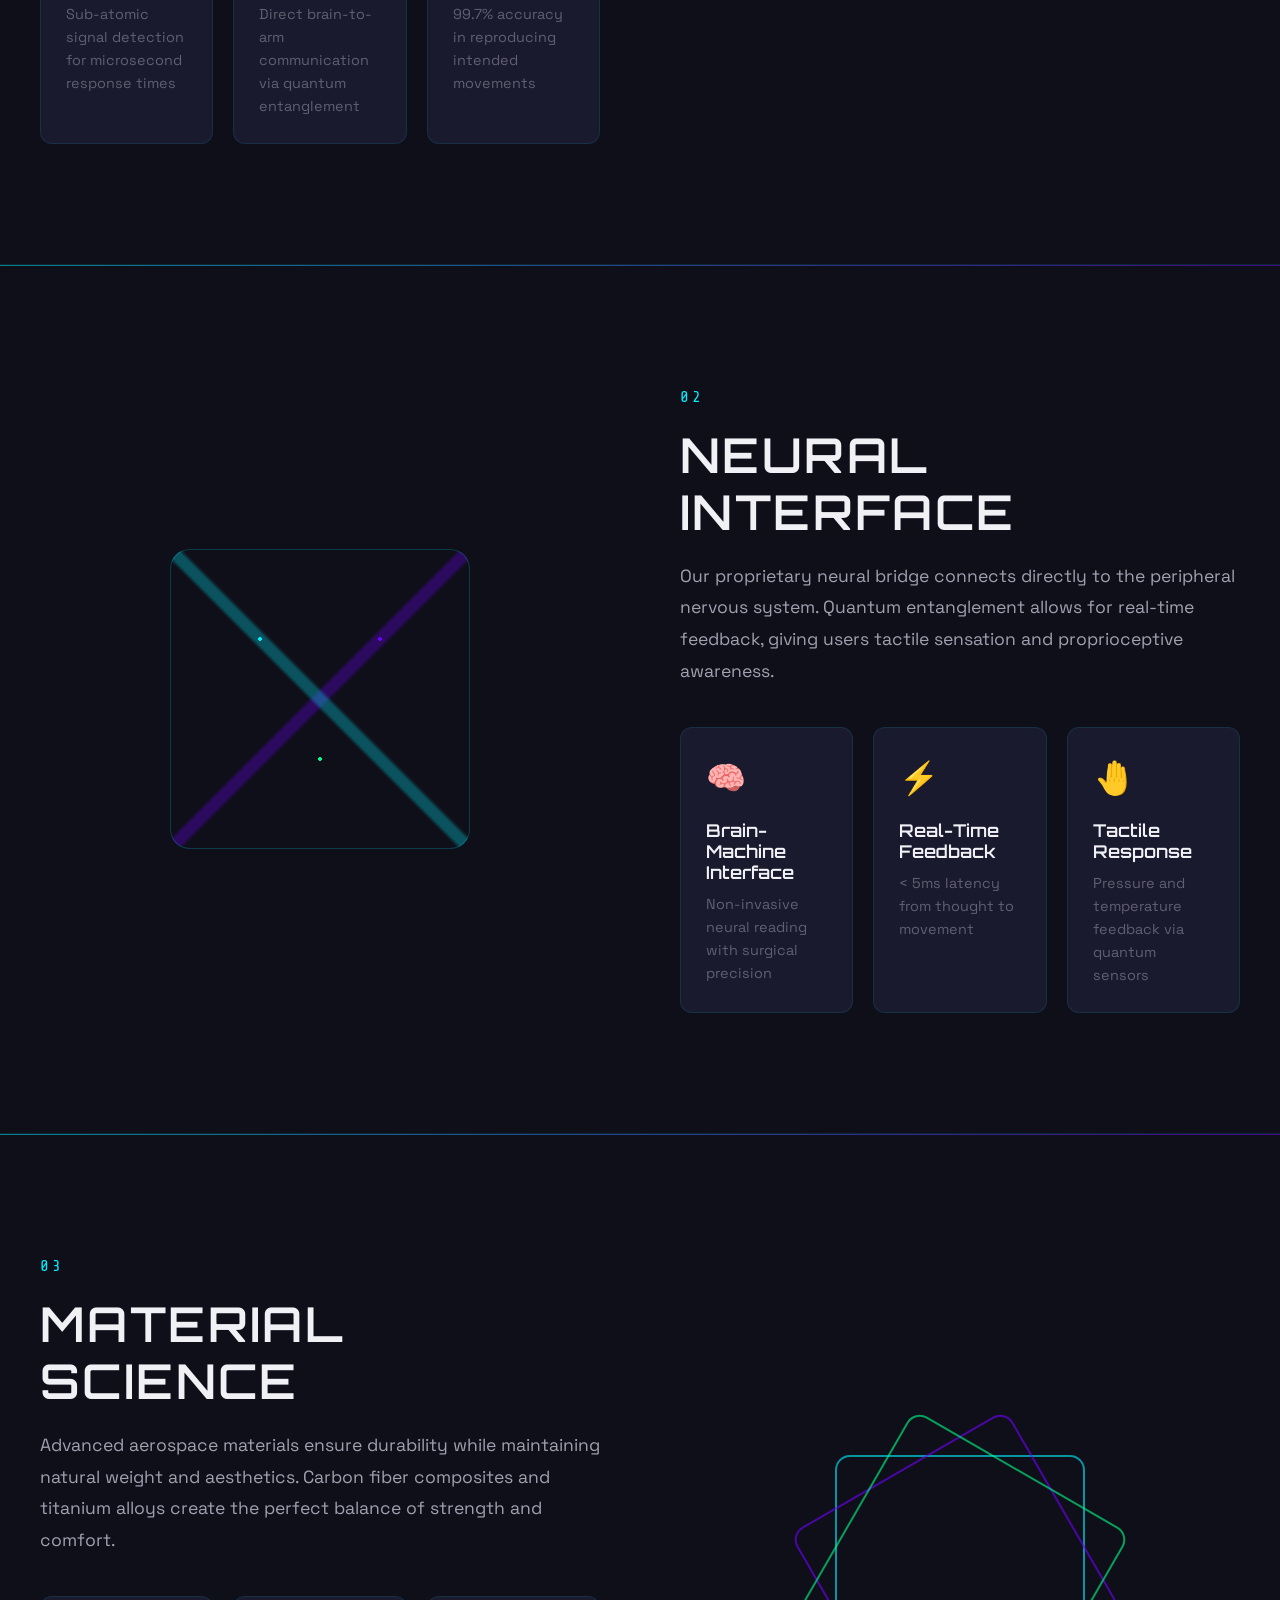
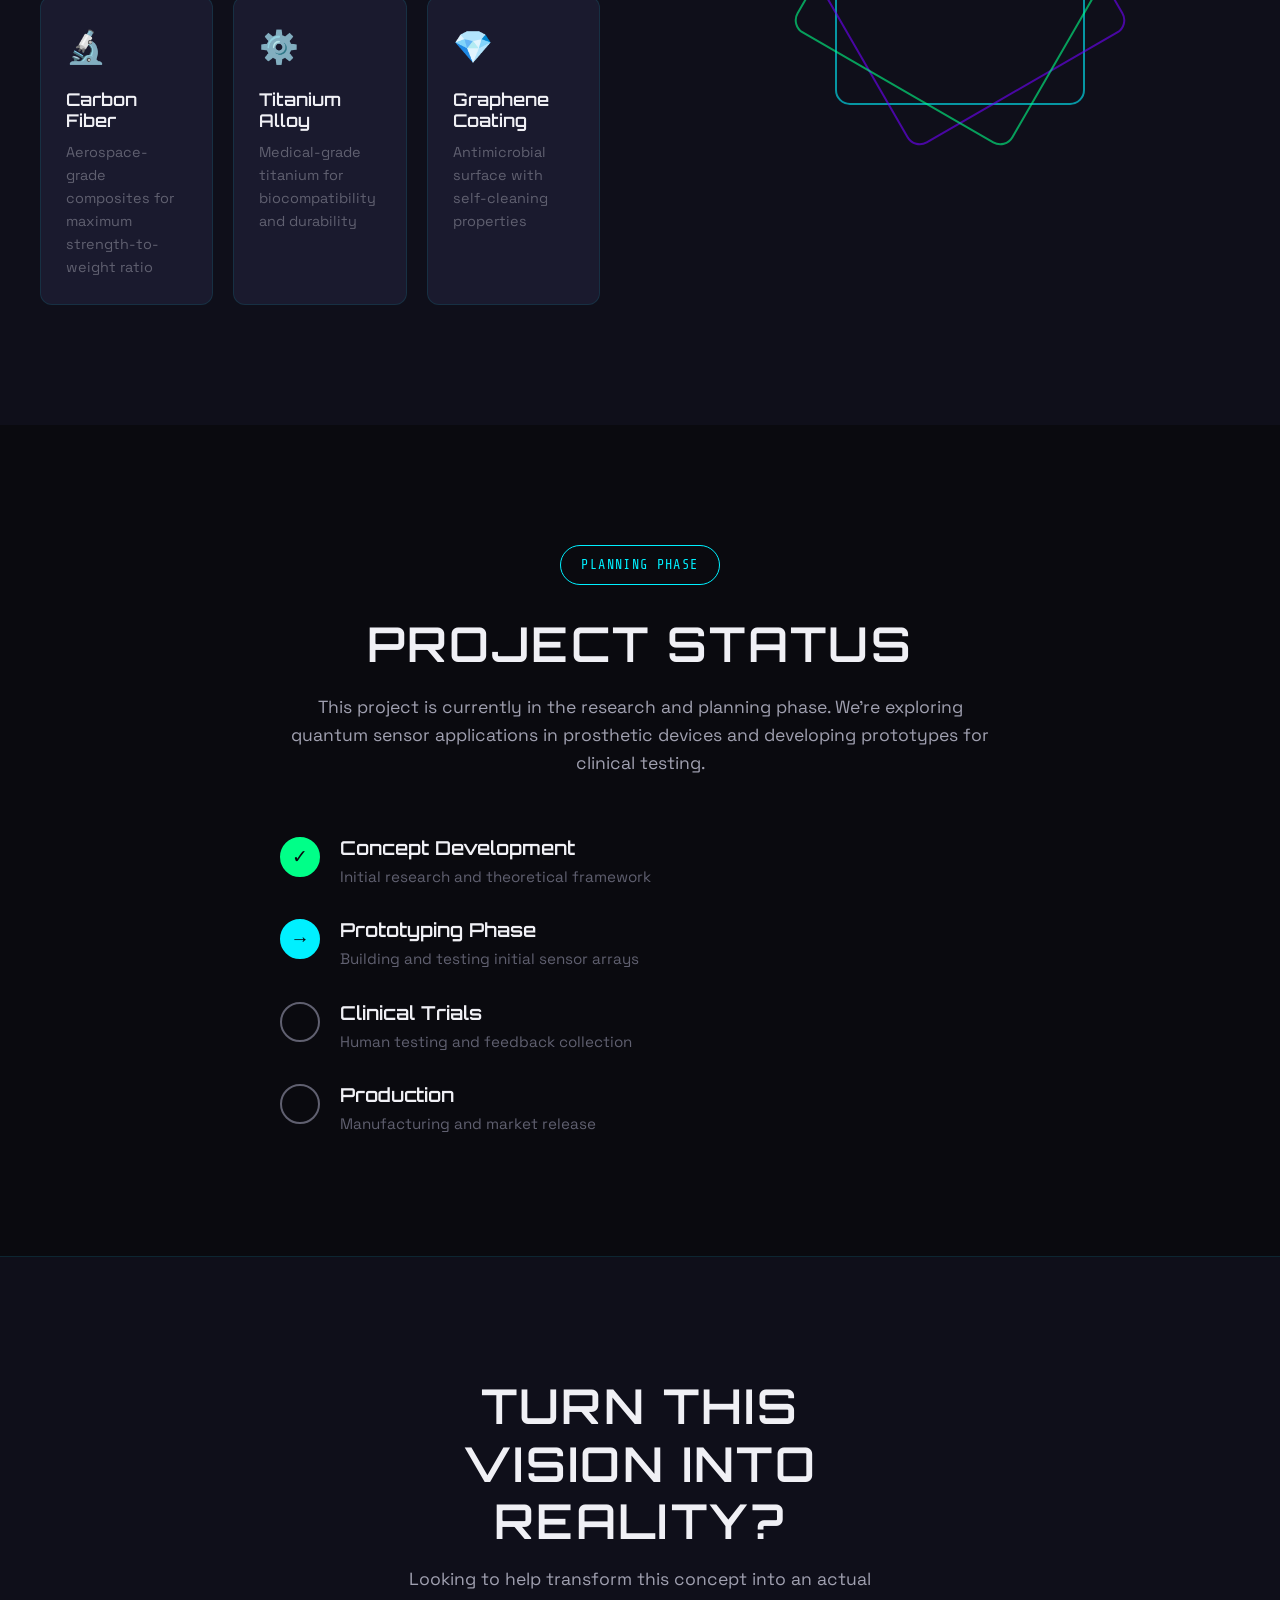
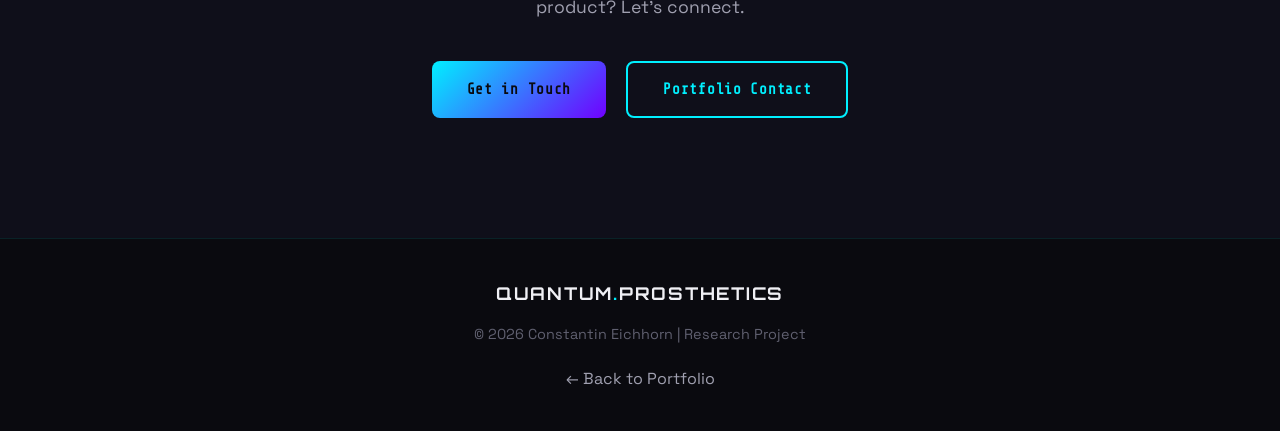
==== commit 5fc9db08: "Fix: Change all Quantum Prosthesis to Quantum Prosthetics on showcase page" ====
--- a/bionic-arm.html
+++ b/bionic-arm.html
@@ -3,7 +3,7 @@
 <head>
     <meta charset="UTF-8">
     <meta name="viewport" content="width=device-width, initial-scale=1.0">
-    <title>Quantum Prosthesis | Bionic Arm Project</title>
+    <title>Quantum Prosthetics | Bionic Arm Project</title>
     <link href="https://fonts.googleapis.com/css2?family=Space+Grotesk:wght@400;500;600;700&family=Orbitron:wght@400;500;600;700&family=Share+Tech+Mono&display=swap" rel="stylesheet">
     <link rel="stylesheet" href="css/bionic-arm.css">
 </head>
@@ -14,7 +14,7 @@
         <div class="nav-container">
             <a href="index.html" class="nav-back">← Back to Portfolio</a>
             <div class="nav-logo">
-                QUANTUM<span class="logo-accent">.</span>PROSTHESIS
+                QUANTUM<span class="logo-accent">.</span>PROSTHETICS
             </div>
         </div>
     </nav>
@@ -30,7 +30,7 @@
                     <span class="eyebrow-line"></span>
                     NEXT GENERATION BIONICS
                 </div>
-                <h1>QUANTUM PROSTHESIS<span class="tm">™</span></h1>
+                <h1>QUANTUM PROSTHETICS<span class="tm">™</span></h1>
                 <p class="hero-subtitle">Revolutionary arm prosthetics powered by quantum sensor technology</p>
             </div>
 
@@ -339,7 +339,7 @@
     <footer class="quantum-footer">
         <div class="footer-container">
             <div class="footer-logo">
-                QUANTUM<span class="logo-accent">.</span>PROSTHESIS
+                QUANTUM<span class="logo-accent">.</span>PROSTHETICS
             </div>
             <p class="footer-text">© 2026 Constantin Eichhorn | Research Project</p>
             <div class="footer-links">
--- a/css/bionic-arm.css
+++ b/css/bionic-arm.css
@@ -905,6 +905,11 @@
         max-width: 300px;
     }
 
+    /* Mobile: Hide arm display completely */
+    .arm-display {
+        display: none !important;
+    }
+
     .section-container {
         padding: 0 20px;
         gap: 40px;
